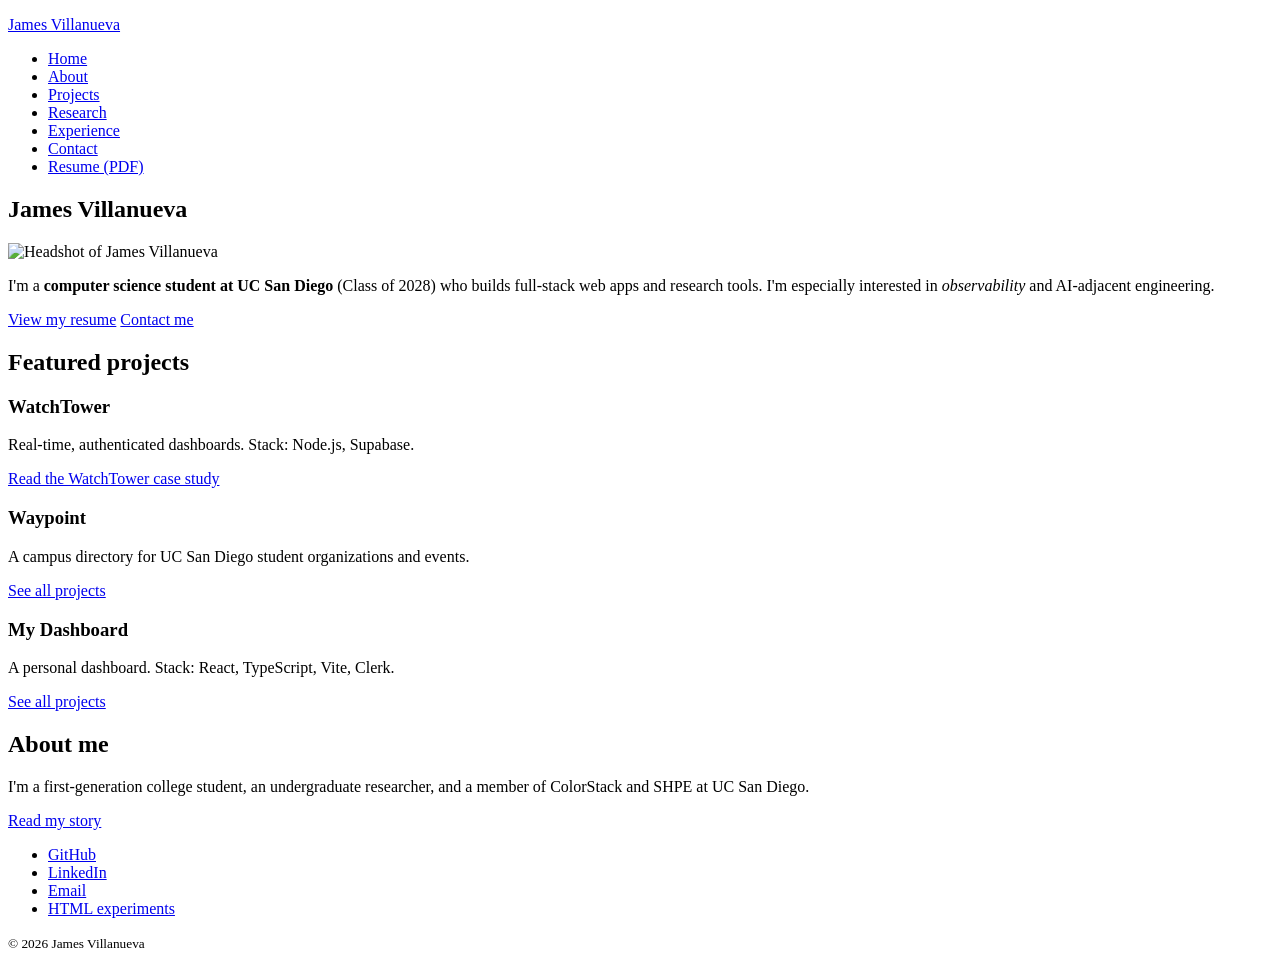
==== index.html @ 251be093 "Rename contact page to form-no-js.html and add httpbin form" ====
<!DOCTYPE html>
<html lang="en">
<head>
  <meta charset="utf-8">
  <meta name="viewport" content="width=device-width, initial-scale=1">
  <meta name="description" content="Portfolio of James Villanueva, computer science student at UC San Diego building full-stack web apps.">
  <meta name="author" content="James Villanueva">
  <title>James Villanueva | Software Engineer</title>
  <link rel="stylesheet" href="styles.css">
  <link rel="icon" href="images/headshot.jpg" type="image/jpeg">
  <script>
    // Custom element #2: logs "Hello World!" to the console when placed on a page.
    // It does not change the DOM.
    class HelloWorld extends HTMLElement {
      connectedCallback() {
        console.log("Hello World!");
      }
    }

    customElements.define("hello-world", HelloWorld);
  </script>
</head>
<body class="block-cards">
  <header>
    <p><a href="index.html">James Villanueva</a></p>
    <nav aria-label="Main">
      <ul>
        <li><a href="index.html" aria-current="page">Home</a></li>
        <li><a href="about.html">About</a></li>
        <li><a href="projects.html">Projects</a></li>
        <li><a href="research.html">Research</a></li>
        <li><a href="experience.html">Experience</a></li>
        <li><a href="form-no-js.html">Contact</a></li>
        <li><a href="resume.pdf">Resume (PDF)</a></li>
      </ul>
    </nav>
  </header>

  <main>
    <section aria-labelledby="intro-heading">
      <h1 id="intro-heading">James Villanueva</h1>
      <picture>
        <source srcset="images/headshot.webp" type="image/webp">
        <img src="images/headshot.jpg" alt="Headshot of James Villanueva">
      </picture>
      <p>I'm a <strong>computer science student at UC San Diego</strong> (Class of 2028) who builds full-stack web apps and research tools. I'm especially interested in <em>observability</em> and AI-adjacent engineering.</p>
      <div>
        <a href="resume.pdf">View my resume</a>
        <a href="form-no-js.html">Contact me</a>
      </div>
    </section>

    <section aria-labelledby="featured-heading">
      <h2 id="featured-heading">Featured projects</h2>
      <project-card>
        <h3>WatchTower</h3>
        <p>Real-time, authenticated dashboards. Stack: <span translate="no">Node.js</span>, <span translate="no">Supabase</span>.</p>
        <a href="projects/watchtower.html">Read the WatchTower case study</a>
      </project-card>
      <project-card>
        <h3>Waypoint</h3>
        <p>A campus directory for UC San Diego student organizations and events.</p>
        <a href="projects.html">See all projects</a>
      </project-card>
      <project-card>
        <h3>My Dashboard</h3>
        <p>A personal dashboard. Stack: <span translate="no">React</span>, <span translate="no">TypeScript</span>, <span translate="no">Vite</span>, <span translate="no">Clerk</span>.</p>
        <a href="projects.html">See all projects</a>
      </project-card>
    </section>

    <section aria-labelledby="about-teaser-heading">
      <h2 id="about-teaser-heading">About me</h2>
      <p>I'm a first-generation college student, an undergraduate researcher, and a member of ColorStack and SHPE at UC San Diego.</p>
      <p><a href="about.html">Read my story</a></p>
    </section>

    <hello-world></hello-world>
    <noscript>
      <p>JavaScript is turned off, so the &lt;hello-world&gt; element on this page can't log its message to the console. Everything else on the site works without it.</p>
    </noscript>
  </main>

  <footer>
    <ul>
      <li><a href="https://github.com/JamesVillanueva-Dev">GitHub</a></li>
      <li><a href="https://www.linkedin.com/in/jamesuvillanueva">LinkedIn</a></li>
      <li><a href="mailto:j8villanueva@ucsd.edu">Email</a></li>
      <li><a href="experiments.html">HTML experiments</a></li>
    </ul>
    <p><small>&copy; 2026 James Villanueva</small></p>
  </footer>
</body>
</html>
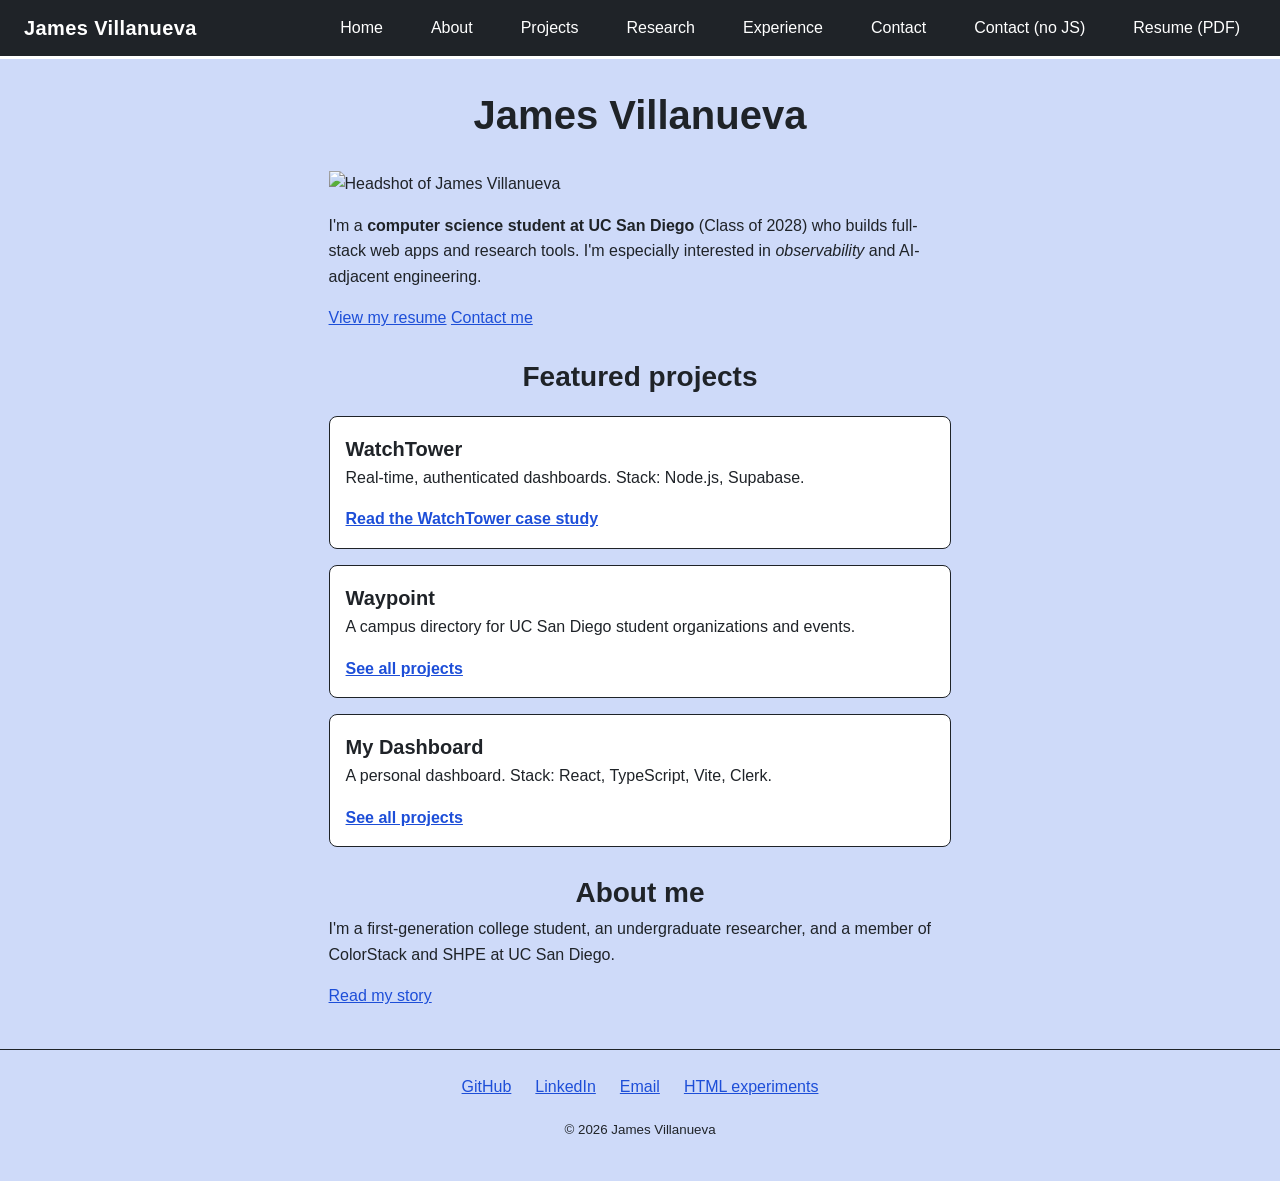
==== commit 0754a160: "finished part 3" ====
--- a/index.html
+++ b/index.html
@@ -30,7 +30,8 @@
         <li><a href="projects.html">Projects</a></li>
         <li><a href="research.html">Research</a></li>
         <li><a href="experience.html">Experience</a></li>
-        <li><a href="form-no-js.html">Contact</a></li>
+        <li><a href="form-with-js.html">Contact</a></li>
+        <li><a href="form-no-js.html">Contact (no JS)</a></li>
         <li><a href="resume.pdf">Resume (PDF)</a></li>
       </ul>
     </nav>
--- a/styles.css
+++ b/styles.css
@@ -0,0 +1,504 @@
+*,
+*::before,
+*::after {
+  box-sizing: border-box;
+  margin: 0; padding: 0;
+}
+
+:root {
+  --color-text: #1f2328;
+  --color-bg: #cedaf9;
+  --color-accent: #ffffff;
+  --font-main: "Helvetica Neue", Arial, sans-serif;
+  --max-width: calc(70ch + 2 * var(--space)); /* ~70 characters per line plus main's padding */
+  --space: 1.5rem;
+  --color-focus: #ffa600;
+  --color-link: #1d4ed8;
+}
+
+
+header {
+  display: flex;
+  justify-content: space-between;
+  align-items: center;
+  flex-wrap: wrap;
+  gap: 1rem;
+  padding: 0.75rem var(--space);
+  background-color: var(--color-text);
+  border-bottom: 3px solid var(--color-accent);
+  position: sticky;
+  top: 0;
+  z-index: 10;
+}
+/* Descendant combinator (space): matches any a inside header, at any depth.
+   Makes header links readable on the dark background. */
+header a {
+  color: white;
+  text-decoration: none;
+}
+
+/* Child combinator (>): matches a p only when it is a direct child of header.
+   Styles the site name. */
+header > p {
+  font-size: 1.25rem;
+  font-weight: bold;
+  letter-spacing: 0.02em;
+}
+main {
+  max-width: var(--max-width);
+  margin: 0 auto;
+  padding: var(--space);
+}
+
+
+nav > ul {
+  display: flex;
+  flex-wrap: wrap;
+  gap: 1rem;
+  list-style: none;
+}
+
+nav a {
+  padding: 0.5em 1em;  /* em: scales with the link's font size */
+}
+
+body {
+  font-family: var(--font-main);
+  color: var(--color-text);
+  background-color: var(--color-bg);
+  line-height: 1.6;
+  margin: 0;
+}
+
+h1 {
+  font-size: 2.5rem;
+  margin-bottom: var(--space);
+  text-align: center;
+}
+
+h2 {
+  font-size: 1.75rem;
+  margin-top: var(--space);
+  text-align: center;
+}
+
+h3 {
+  font-size: 1.25rem;
+}
+
+a {
+  color: var(--color-link);
+}
+
+/* Keep wide media (e.g. the 400px headshot, the 640px video) inside
+   narrow screens */
+img,
+video,
+audio,
+canvas {
+  max-width: 100%;
+  height: auto;
+}
+
+a:hover {
+    color: var(--color-focus);
+}
+
+a:focus, input:focus, button:focus, textarea:focus{
+    outline: 3px groove var(--color-focus);
+}
+
+  /* Attribute selector ([attr="value"]): matches the section whose aria-labelledby
+     equals "skills-heading". Places the two skill groups side by side. */
+section[aria-labelledby="skills-heading"] {
+    justify-content: center;
+    display: flex;
+    flex-wrap: wrap;
+    column-gap: 3rem;
+}
+p,
+ul {
+  margin-bottom: 1rem;
+}
+#skills-heading {
+  width: 100%;
+}
+#intro-heading{
+    text-align: center;
+}
+#intro-heading + picture img {
+  display: block;
+  margin: 1rem auto;
+}
+
+header p,
+header ul {
+  margin: 0;
+  padding: 0;
+}
+
+ul {
+  padding-left: 1.5rem;
+}
+
+footer ul {
+  display: flex;
+  flex-wrap: wrap;
+  justify-content: center;
+  gap: 1.5rem;
+  list-style: none;
+  padding: 0;
+}
+
+footer {
+  text-align: center;
+  padding: var(--space);
+  border-top: 1px solid var(--color-text);
+}
+
+@media (max-width: 600px) {
+  header {
+    flex-direction: column;
+    align-items: flex-start;
+    position: static;
+  }
+
+  h1 {
+    font-size: 2rem;
+  }
+}
+project-card {
+  display: flex;
+  flex-direction: column;
+  background-color: white;
+  border-radius: 0.5rem;
+  padding: var(--space);
+}
+project-card a {
+  margin-top: auto;
+  font-weight: bold;
+}
+
+.project-progress {
+  display: grid;
+  gap: 0.5rem;
+  margin-block: 0.5rem 1rem;
+}
+
+.project-progress label {
+  width: fit-content;
+  padding: 0.2rem 0.65rem;
+  border-radius: 999px;
+  background-color: #e8efff;
+  color: var(--color-link);
+  font-size: 0.875rem;
+  font-weight: bold;
+}
+
+.project-progress progress {
+  width: 100%;
+  height: 0.75rem;
+  accent-color: var(--color-link);
+}
+
+fieldset {
+  padding: var(--space);
+}
+
+label {
+  display: block;
+}
+
+fieldset input,
+fieldset textarea {
+  width: 100%;
+  font: inherit;
+  margin-bottom: 1rem;
+}
+
+button {
+  font: inherit;
+  padding: 0.5em 1em;
+}
+
+article {
+  background-color: white;
+  padding: var(--space);
+  margin-bottom: 1rem;
+}
+
+.block-cards project-card {
+  display: block;
+  border: 1px solid;
+  padding: 1rem;
+  margin-block: 1rem;
+}
+
+/* About page (about.html). Wider main so the story text column next to
+   the photo still gets ~70 characters per line. */
+.about-page main {
+  --photo: 12rem;
+  --badge: 4rem;
+  --story-gap: 2.5rem;
+  max-width: calc(var(--photo) + var(--story-gap) + 70ch + 2 * var(--space));
+}
+
+/* Even spacing: sections 2.5rem apart, each heading 1rem from its content */
+.about-page main > section + section {
+  margin-top: 2.5rem;
+}
+
+.about-page main h2 {
+  margin: 0 0 1rem;
+}
+
+.about-page main > section > p:last-child {
+  margin-bottom: 0;
+}
+
+/* My story: photo above text on narrow screens, photo left / text right
+   on wide screens */
+.about-page section[aria-labelledby="story-heading"] {
+  display: grid;
+  grid-template-columns: minmax(0, 1fr);
+  row-gap: 1rem;
+}
+
+.about-page #story-heading {
+  grid-row: 1;
+  grid-column: 1 / -1;
+  margin: 0;
+}
+
+.about-page section[aria-labelledby="story-heading"] picture,
+.about-page section[aria-labelledby="story-heading"] svg {
+  grid-row: 2;
+  grid-column: 1;
+  justify-self: center;
+  align-self: start;
+}
+
+.about-page section[aria-labelledby="story-heading"] picture {
+  display: block;
+  width: var(--photo);
+  margin-bottom: calc(var(--badge) / 4); /* room for the badge overhang */
+}
+
+.about-page section[aria-labelledby="story-heading"] img {
+  display: block;
+  width: 100%;
+}
+
+/* JV badge sits over the photo's bottom-right corner, hanging a quarter
+   of its size past the edges */
+.about-page section[aria-labelledby="story-heading"] svg {
+  width: var(--badge);
+  height: var(--badge);
+  transform: translate(
+    calc(var(--photo) / 2 - var(--badge) / 4),
+    calc(var(--photo) - var(--badge) * 3 / 4)
+  );
+}
+
+.about-page section[aria-labelledby="story-heading"] svg circle {
+  fill: white;
+  stroke: var(--color-text);
+}
+
+.about-page section[aria-labelledby="story-heading"] svg text {
+  fill: var(--color-text);
+  font-family: var(--font-main);
+}
+
+.about-page section[aria-labelledby="story-heading"] p {
+  margin: 0;
+}
+
+@media (min-width: 48rem) {
+  .about-page section[aria-labelledby="story-heading"] {
+    grid-template-columns: var(--photo) minmax(0, 70ch);
+    /* heading, three paragraphs, then a flexible row that absorbs the
+       photo's extra height so the paragraphs stay evenly spaced */
+    grid-template-rows: auto auto auto auto 1fr;
+    column-gap: var(--story-gap);
+  }
+
+  .about-page section[aria-labelledby="story-heading"] picture,
+  .about-page section[aria-labelledby="story-heading"] svg {
+    grid-row: 2 / -1;
+  }
+
+  .about-page section[aria-labelledby="story-heading"] p {
+    grid-column: 2;
+  }
+}
+
+/* Involvement boxes: side by side when there's room, stacked otherwise */
+.about-page section[aria-labelledby="involvement-heading"] {
+  display: flex;
+  flex-wrap: wrap;
+  gap: 1rem;
+}
+
+.about-page #involvement-heading {
+  flex-basis: 100%;
+  margin: 0;
+}
+
+.about-page article {
+  flex: 1 1 16rem;
+  margin: 0;
+  border: 1px solid var(--color-text);
+  border-radius: 2px;
+}
+
+.about-page article h3 {
+  margin-bottom: 0.5rem;
+}
+
+.about-page article > :last-child {
+  margin-bottom: 0;
+}
+
+.about-page section[aria-labelledby="outside-heading"] p {
+  max-width: 70ch;
+}
+
+/* Contact page (form-no-js.html). Everything is scoped to .contact-page
+   so no other page changes. */
+.contact-page main > p,
+.contact-page address {
+  text-align: center;
+}
+
+.contact-page address {
+  font-style: normal;
+}
+
+/* "Find me online" links as one centered row, no bullets */
+.contact-page section[aria-labelledby="links-heading"] ul {
+  display: flex;
+  flex-wrap: wrap;
+  justify-content: center;
+  gap: 0.5rem 1.5rem;
+  list-style: none;
+  padding: 0;
+}
+
+.contact-page section[aria-labelledby="links-heading"] a {
+  overflow-wrap: anywhere;
+}
+
+/* Form sits on the page background as a centered ~30rem column */
+.contact-page .contact-form {
+  width: 100%;
+  max-width: 30rem;
+  margin: 1rem auto 0;
+  text-align: left;
+}
+
+.contact-page .field {
+  display: flex;
+  flex-direction: column;
+  gap: 0.25rem;
+  margin-bottom: 1rem;
+}
+
+.contact-page .field label {
+  font-weight: normal;
+}
+
+/* Border stays 1px in every state so later validation styles
+   cannot cause layout shift. */
+.contact-page .field input,
+.contact-page .field textarea,
+.contact-page .contact-form button {
+  font: inherit;
+  color: var(--color-text);
+  background-color: white;
+  border: 1px solid var(--color-text);
+  border-radius: 2px;
+  padding: 0.5rem 0.75rem;
+}
+
+.contact-page .field input,
+.contact-page .field textarea {
+  width: 100%;
+}
+
+.contact-page .field textarea {
+  resize: vertical;
+}
+
+.contact-page .contact-form button {
+  cursor: pointer;
+}
+
+.contact-page .contact-form button:hover {
+  background-color: var(--color-text);
+  color: white;
+}
+
+.contact-page main a:focus,
+.contact-page .contact-form input:focus,
+.contact-page .contact-form textarea:focus,
+.contact-page .contact-form button:focus {
+  outline: 3px solid var(--color-link);
+  outline-offset: 2px;
+}
+
+.contact-page .field .hint {
+  margin: 0;
+  font-size: 0.9em;
+}
+
+/* Validation states. :user-invalid / :user-valid only match after the
+   user interacts, so empty fields are not flagged on page load. Only
+   colors and an inset shadow change, never border width, padding or
+   margins, so nothing shifts. The inset bar marks errors without
+   relying on color alone. */
+.contact-page .field input:user-invalid,
+.contact-page .field textarea:user-invalid {
+  border-color: #b42318;
+  background-color: #fff5f5;
+  box-shadow: inset 4px 0 0 #b42318;
+}
+
+.contact-page .field input:user-valid,
+.contact-page .field textarea:user-valid {
+  border-color: #1a7f37;
+}
+
+/* Part 3 message areas (form-with-js.html). Both start with the hidden
+   attribute and form.js removes it, so they never show without JS.
+   No display is set on #error-area or #comments-info, so the hidden
+   attribute keeps working. No transitions or animations, so nothing
+   flashes. */
+.contact-page #comments-info {
+  margin: 0 0 1rem;
+  padding-left: 0.5rem;
+  /* Transparent bar in the normal state so the warning state only
+     changes colors and the text never moves. */
+  border-left: 4px solid transparent;
+  font-size: 0.9em;
+}
+
+.contact-page #comments-info.is-warning {
+  color: #7a4100;
+  border-left-color: #7a4100;
+}
+
+/* Error paragraphs: a red left bar and bold text, so errors are not
+   shown by color alone. Each message also names its field. */
+.contact-page #error-area p {
+  margin: 0 0 0.5rem;
+  padding-left: 0.5rem;
+  border-left: 4px solid #b42318;
+  color: #b42318;
+  font-weight: bold;
+}
+
+/* Empty error paragraphs take up no space */
+.contact-page #error-area p:empty {
+  display: none;
+}
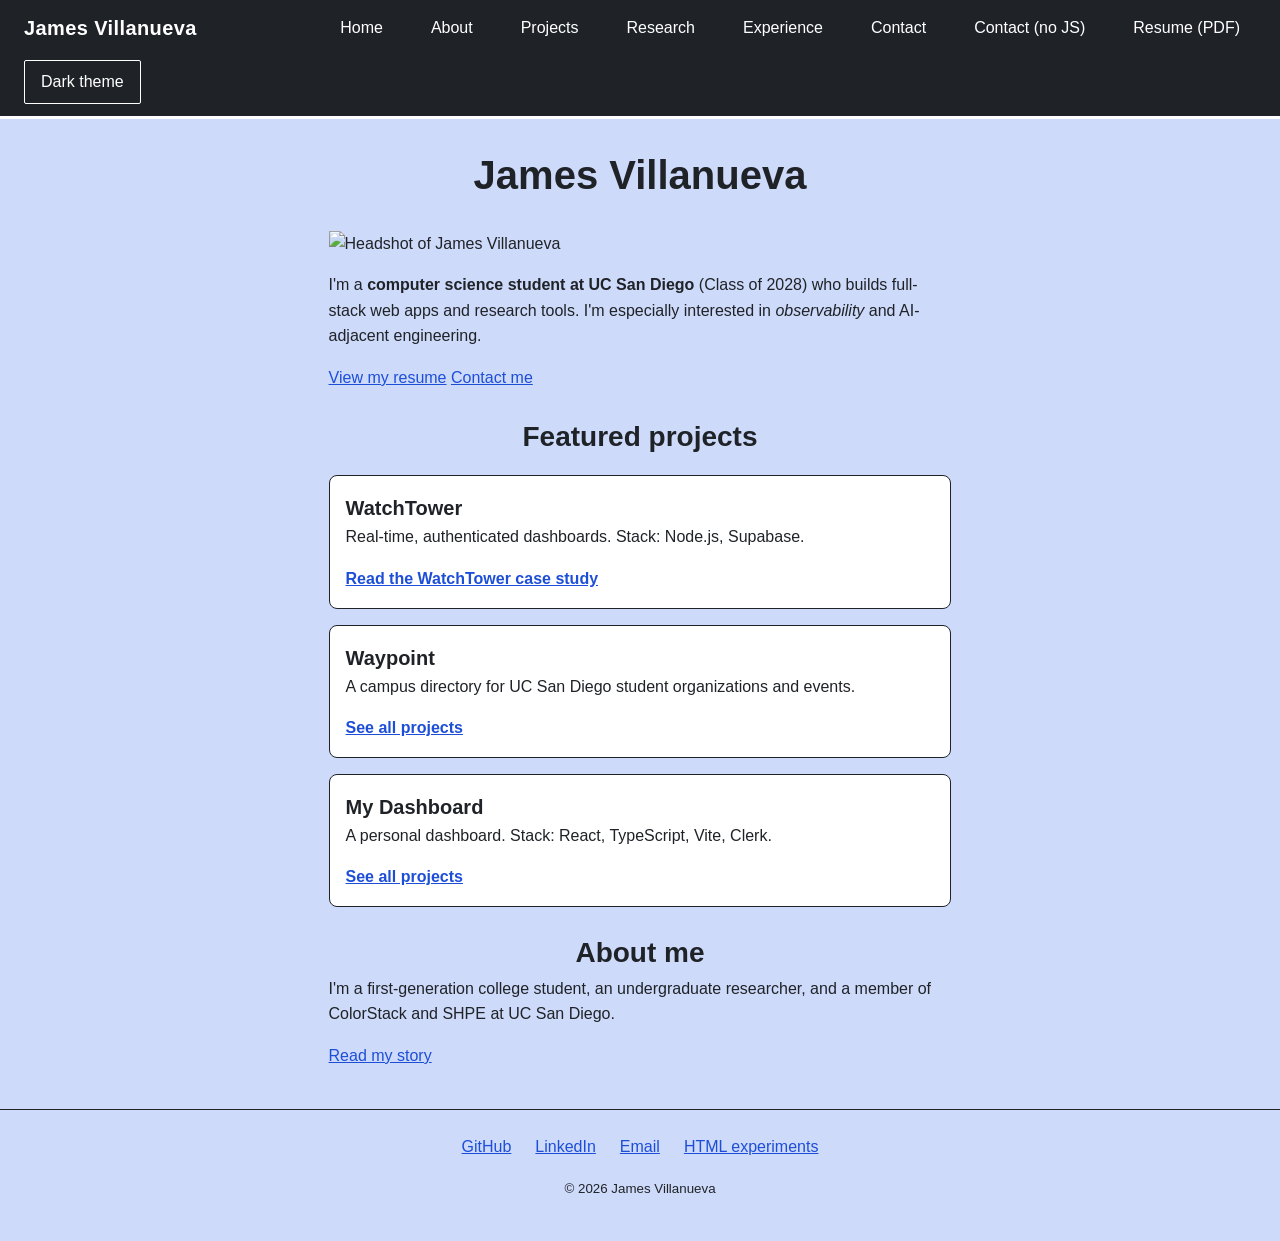
==== commit 2b48ae24: "finishing up part 4" ====
--- a/index.html
+++ b/index.html
@@ -19,6 +19,7 @@
 
     customElements.define("hello-world", HelloWorld);
   </script>
+  <script src="theme.js"></script>
 </head>
 <body class="block-cards">
   <header>
@@ -35,6 +36,7 @@
         <li><a href="resume.pdf">Resume (PDF)</a></li>
       </ul>
     </nav>
+    <button type="button" id="theme-toggle" aria-pressed="false" hidden>Dark theme</button>
   </header>
 
   <main>
--- a/styles.css
+++ b/styles.css
@@ -5,15 +5,61 @@
   margin: 0; padding: 0;
 }
 
+/* Light theme (the default). Every color on the site comes from these
+   variables, so the dark theme below only has to redefine them. */
 :root {
+  color-scheme: light; /* native controls (scrollbars, progress) match */
   --color-text: #1f2328;
   --color-bg: #cedaf9;
-  --color-accent: #ffffff;
+  --color-surface: #ffffff; /* cards, articles, form fields */
+  --color-accent: #ffffff; /* line under the header */
   --font-main: "Helvetica Neue", Arial, sans-serif;
   --max-width: calc(70ch + 2 * var(--space)); /* ~70 characters per line plus main's padding */
   --space: 1.5rem;
+  --color-link: #1d4ed8;
+  --color-link-hover: #9a3412;
+  /* Focus ring for the page body: at least 3:1 against --color-bg and
+     --color-surface. The header has its own, see below. */
+  --color-focus: #b45309;
+  --color-header-bg: #1f2328;
+  --color-header-text: #ffffff;
+  --color-header-hover: #ffa600;
+  --color-header-focus: #ffa600; /* 3:1+ against --color-header-bg */
+  --color-chip-bg: #e8efff;
+  --color-error: #b42318;
+  --color-error-bg: #fff5f5;
+  --color-valid: #1a7f37;
+  --color-warning: #7a4100;
+}
+
+/* Dark theme, turned on by theme.js setting data-theme="dark" on <html>.
+   All pairs meet WCAG AA (4.5:1 text, 3:1 focus rings and borders). */
+:root[data-theme="dark"] {
+  color-scheme: dark;
+  --color-text: #e6edf3;
+  --color-bg: #0d1117;
+  --color-surface: #161b22;
+  --color-accent: #6e7681;
+  --color-link: #79b8ff;
+  --color-link-hover: #ffa657;
   --color-focus: #ffa600;
-  --color-link: #1d4ed8;
+  --color-header-bg: #21262d;
+  --color-header-text: #f0f6fc;
+  --color-header-hover: #ffb84d;
+  --color-header-focus: #ffa600;
+  --color-chip-bg: #1f2d4d;
+  --color-error: #ff7b72;
+  --color-error-bg: #2d1214;
+  --color-valid: #3fb950;
+  --color-warning: #e3b341;
+}
+
+/* Cross-fade between pages when following a link. Only for people who
+   haven't asked for reduced motion; unsupported browsers ignore it. */
+@media (prefers-reduced-motion: no-preference) {
+  @view-transition {
+    navigation: auto;
+  }
 }
 
 
@@ -24,7 +70,7 @@
   flex-wrap: wrap;
   gap: 1rem;
   padding: 0.75rem var(--space);
-  background-color: var(--color-text);
+  background-color: var(--color-header-bg);
   border-bottom: 3px solid var(--color-accent);
   position: sticky;
   top: 0;
@@ -33,8 +79,41 @@
 /* Descendant combinator (space): matches any a inside header, at any depth.
    Makes header links readable on the dark background. */
 header a {
-  color: white;
+  color: var(--color-header-text);
   text-decoration: none;
+}
+
+/* Header hover and focus use the header's own colors, because the
+   page-body colors don't have enough contrast on the header background. */
+header a:hover {
+  color: var(--color-header-hover);
+}
+
+header a:focus,
+header button:focus {
+  outline-color: var(--color-header-focus);
+}
+
+/* Theme toggle: outlined to match the header. aria-pressed="true" (dark
+   theme on) fills it in, so the state shows without relying on color. */
+#theme-toggle {
+  color: var(--color-header-text);
+  background-color: transparent;
+  border: 1px solid var(--color-header-text);
+  border-radius: 2px;
+  cursor: pointer;
+}
+
+/* Hover changes the border and underlines the text but not the text
+   color, so it stays readable in the pressed (filled) state too. */
+#theme-toggle:hover {
+  border-color: var(--color-header-hover);
+  text-decoration: underline;
+}
+
+#theme-toggle[aria-pressed="true"] {
+  color: var(--color-header-bg);
+  background-color: var(--color-header-text);
 }
 
 /* Child combinator (>): matches a p only when it is a direct child of header.
@@ -101,11 +180,11 @@
 }
 
 a:hover {
-    color: var(--color-focus);
+    color: var(--color-link-hover);
 }
 
 a:focus, input:focus, button:focus, textarea:focus{
-    outline: 3px groove var(--color-focus);
+    outline: 3px solid var(--color-focus);
 }
 
   /* Attribute selector ([attr="value"]): matches the section whose aria-labelledby
@@ -170,7 +249,7 @@
 project-card {
   display: flex;
   flex-direction: column;
-  background-color: white;
+  background-color: var(--color-surface);
   border-radius: 0.5rem;
   padding: var(--space);
 }
@@ -189,7 +268,7 @@
   width: fit-content;
   padding: 0.2rem 0.65rem;
   border-radius: 999px;
-  background-color: #e8efff;
+  background-color: var(--color-chip-bg);
   color: var(--color-link);
   font-size: 0.875rem;
   font-weight: bold;
@@ -222,7 +301,7 @@
 }
 
 article {
-  background-color: white;
+  background-color: var(--color-surface);
   padding: var(--space);
   margin-bottom: 1rem;
 }
@@ -301,7 +380,7 @@
 }
 
 .about-page section[aria-labelledby="story-heading"] svg circle {
-  fill: white;
+  fill: var(--color-surface);
   stroke: var(--color-text);
 }
 
@@ -415,7 +494,7 @@
 .contact-page .contact-form button {
   font: inherit;
   color: var(--color-text);
-  background-color: white;
+  background-color: var(--color-surface);
   border: 1px solid var(--color-text);
   border-radius: 2px;
   padding: 0.5rem 0.75rem;
@@ -436,7 +515,7 @@
 
 .contact-page .contact-form button:hover {
   background-color: var(--color-text);
-  color: white;
+  color: var(--color-surface);
 }
 
 .contact-page main a:focus,
@@ -459,14 +538,14 @@
    relying on color alone. */
 .contact-page .field input:user-invalid,
 .contact-page .field textarea:user-invalid {
-  border-color: #b42318;
-  background-color: #fff5f5;
-  box-shadow: inset 4px 0 0 #b42318;
+  border-color: var(--color-error);
+  background-color: var(--color-error-bg);
+  box-shadow: inset 4px 0 0 var(--color-error);
 }
 
 .contact-page .field input:user-valid,
 .contact-page .field textarea:user-valid {
-  border-color: #1a7f37;
+  border-color: var(--color-valid);
 }
 
 /* Part 3 message areas (form-with-js.html). Both start with the hidden
@@ -484,8 +563,12 @@
 }
 
 .contact-page #comments-info.is-warning {
-  color: #7a4100;
-  border-left-color: #7a4100;
+  color: var(--color-warning);
+  border-left-color: var(--color-warning);
+}
+
+.contact-page #error-area {
+  margin-top: 1rem;
 }
 
 /* Error paragraphs: a red left bar and bold text, so errors are not
@@ -493,8 +576,8 @@
 .contact-page #error-area p {
   margin: 0 0 0.5rem;
   padding-left: 0.5rem;
-  border-left: 4px solid #b42318;
-  color: #b42318;
+  border-left: 4px solid var(--color-error);
+  color: var(--color-error);
   font-weight: bold;
 }
 
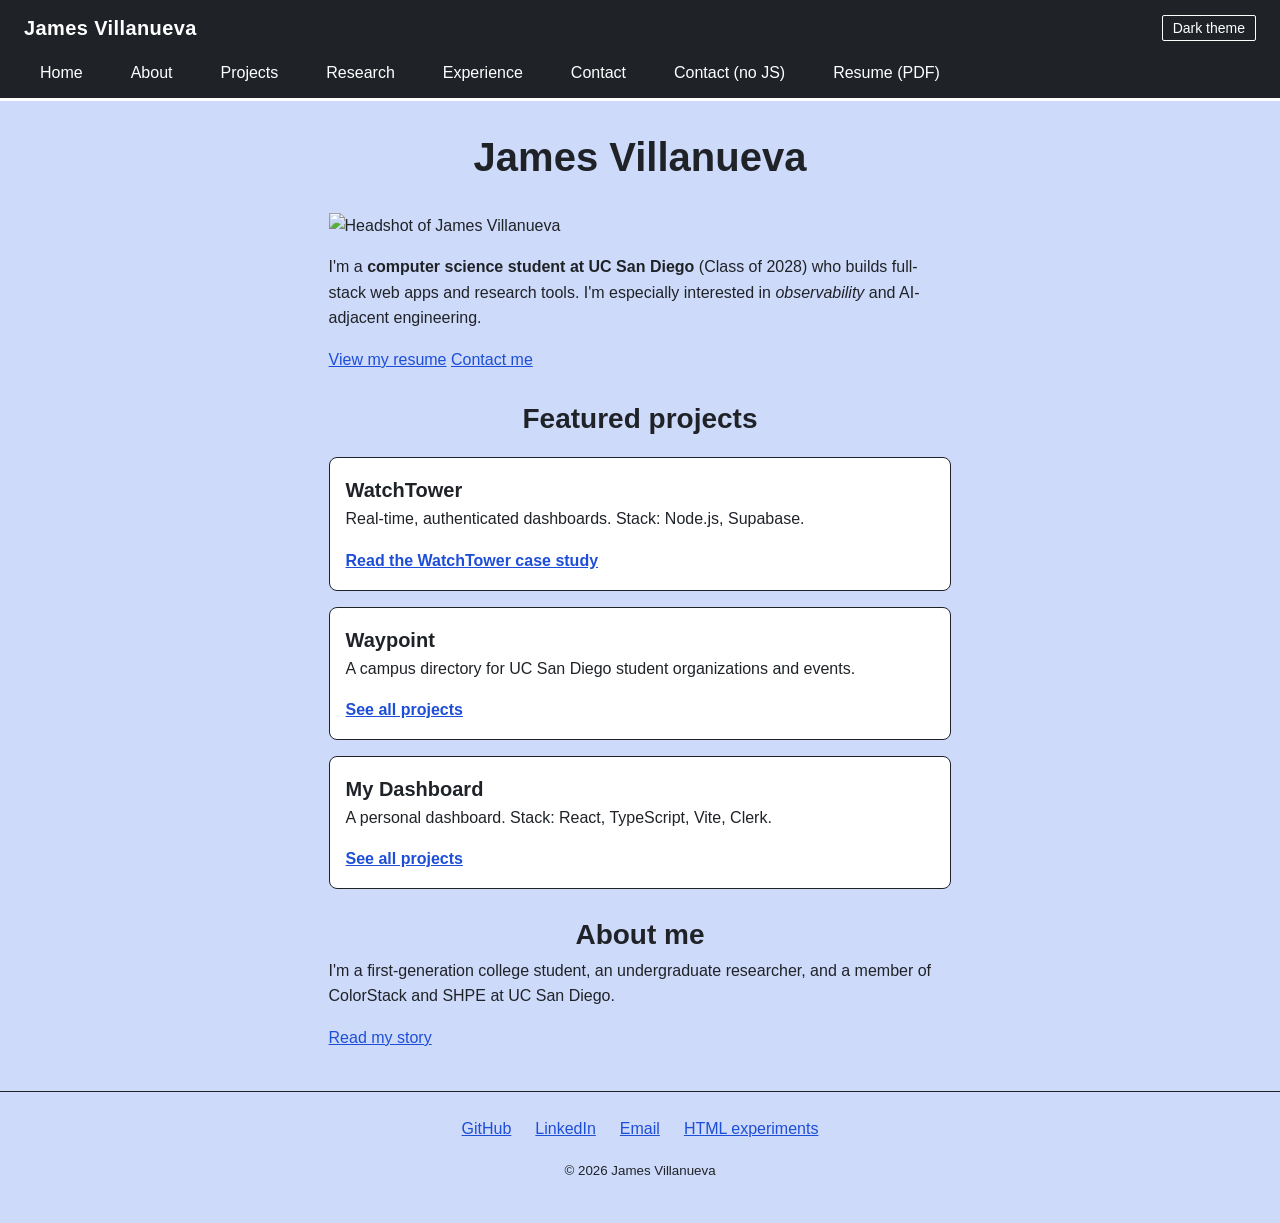
==== commit 19262e4e: "finally finished part 4" ====
--- a/index.html
+++ b/index.html
@@ -24,6 +24,7 @@
 <body class="block-cards">
   <header>
     <p><a href="index.html">James Villanueva</a></p>
+    <button type="button" id="theme-toggle" aria-pressed="false" hidden>Dark theme</button>
     <nav aria-label="Main">
       <ul>
         <li><a href="index.html" aria-current="page">Home</a></li>
@@ -36,7 +37,6 @@
         <li><a href="resume.pdf">Resume (PDF)</a></li>
       </ul>
     </nav>
-    <button type="button" id="theme-toggle" aria-pressed="false" hidden>Dark theme</button>
   </header>
 
   <main>
--- a/styles.css
+++ b/styles.css
@@ -63,7 +63,7 @@
 }
 
 
-header {
+body > header {
   display: flex;
   justify-content: space-between;
   align-items: center;
@@ -78,19 +78,19 @@
 }
 /* Descendant combinator (space): matches any a inside header, at any depth.
    Makes header links readable on the dark background. */
-header a {
+body > header a {
   color: var(--color-header-text);
   text-decoration: none;
 }
 
 /* Header hover and focus use the header's own colors, because the
    page-body colors don't have enough contrast on the header background. */
-header a:hover {
+body > header a:hover {
   color: var(--color-header-hover);
 }
 
-header a:focus,
-header button:focus {
+body > header a:focus,
+body > header button:focus {
   outline-color: var(--color-header-focus);
 }
 
@@ -102,6 +102,10 @@
   border: 1px solid var(--color-header-text);
   border-radius: 2px;
   cursor: pointer;
+  font: inherit;
+  font-size: 0.875rem;
+  line-height: 1.2;
+  padding: 0.25rem 0.625rem;
 }
 
 /* Hover changes the border and underlines the text but not the text
@@ -116,9 +120,17 @@
   background-color: var(--color-header-text);
 }
 
+/* The nav is always the header's last item and is pushed right, so it sits in the same place whether or not the page has the theme button (form-no-js.html has none). */
+body > header nav { margin-left: auto; }
+
+/* Below this width the nav always gets its own line, so every page's header wraps at the same point. */
+@media (max-width: 85rem) {
+  body > header nav { flex-basis: 100%; margin-left: 0; }
+}
+
 /* Child combinator (>): matches a p only when it is a direct child of header.
    Styles the site name. */
-header > p {
+body > header > p {
   font-size: 1.25rem;
   font-weight: bold;
   letter-spacing: 0.02em;
@@ -210,8 +222,8 @@
   margin: 1rem auto;
 }
 
-header p,
-header ul {
+body > header p,
+body > header ul {
   margin: 0;
   padding: 0;
 }
@@ -236,10 +248,15 @@
 }
 
 @media (max-width: 600px) {
-  header {
-    flex-direction: column;
-    align-items: flex-start;
+  body > header {
     position: static;
+    column-gap: 0.75rem;
+    padding-inline: 1rem;
+  }
+
+  #theme-toggle {
+    font-size: 0.8125rem;
+    padding: 0.2rem 0.5rem;
   }
 
   h1 {
